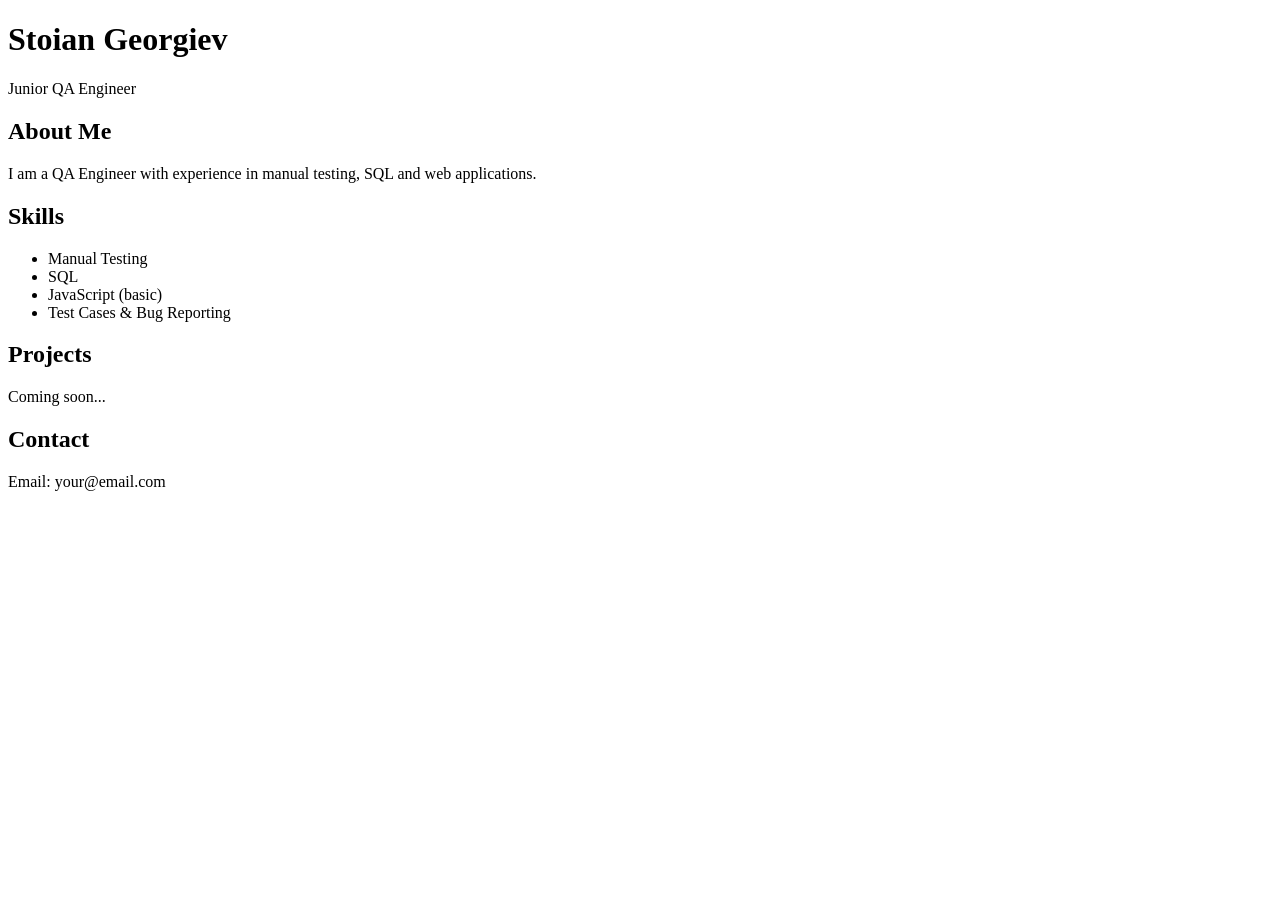
==== index.html @ 6ef2f8c1 "Create index.html" ====
<!DOCTYPE html>
<html lang="en">
<head>
    <meta charset="UTF-8">
    <meta name="viewport" content="width=device-width, initial-scale=1.0">
    <title>Stoian Georgiev - CV</title>
    <link rel="stylesheet" href="style.css">
</head>
<body>

    <header>
        <h1>Stoian Georgiev</h1>
        <p>Junior QA Engineer</p>
    </header>

    <section>
        <h2>About Me</h2>
        <p>I am a QA Engineer with experience in manual testing, SQL and web applications.</p>
    </section>

    <section>
        <h2>Skills</h2>
        <ul>
            <li>Manual Testing</li>
            <li>SQL</li>
            <li>JavaScript (basic)</li>
            <li>Test Cases & Bug Reporting</li>
        </ul>
    </section>

    <section>
        <h2>Projects</h2>
        <p>Coming soon...</p>
    </section>

    <section>
        <h2>Contact</h2>
        <p>Email: your@email.com</p>
    </section>

</body>
</html>
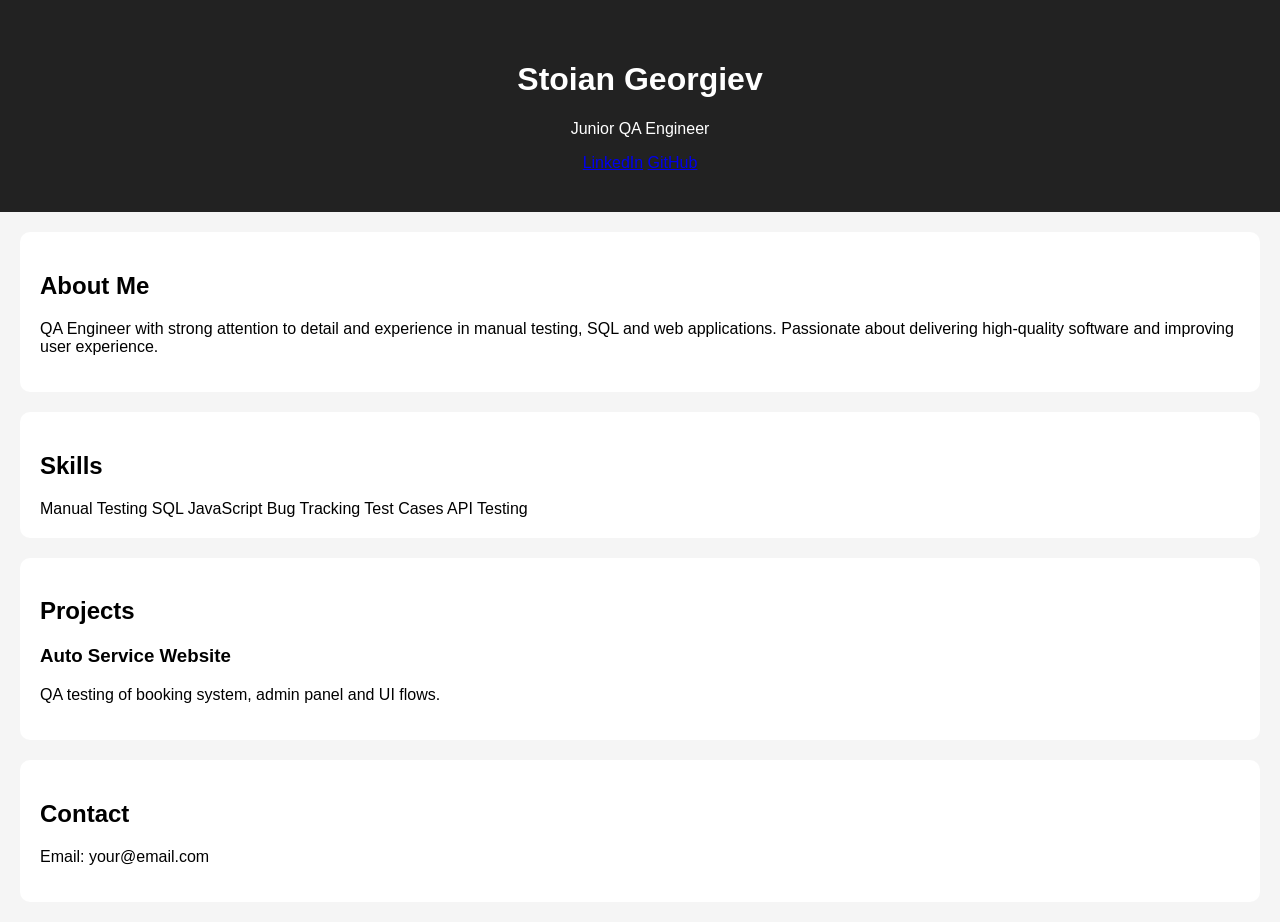
==== commit 990bd42d: "Update index.html" ====
--- a/index.html
+++ b/index.html
@@ -3,7 +3,7 @@
 <head>
     <meta charset="UTF-8">
     <meta name="viewport" content="width=device-width, initial-scale=1.0">
-    <title>Stoian Georgiev - CV</title>
+    <title>Stoian Georgiev | QA Engineer</title>
     <link rel="stylesheet" href="style.css">
 </head>
 <body>
@@ -11,32 +11,47 @@
     <header>
         <h1>Stoian Georgiev</h1>
         <p>Junior QA Engineer</p>
+        <div class="links">
+            <a href="#">LinkedIn</a>
+            <a href="#">GitHub</a>
+        </div>
     </header>
 
-    <section>
-        <h2>About Me</h2>
-        <p>I am a QA Engineer with experience in manual testing, SQL and web applications.</p>
-    </section>
+    <main>
+        <section>
+            <h2>About Me</h2>
+            <p>
+                QA Engineer with strong attention to detail and experience in manual testing,
+                SQL and web applications. Passionate about delivering high-quality software
+                and improving user experience.
+            </p>
+        </section>
 
-    <section>
-        <h2>Skills</h2>
-        <ul>
-            <li>Manual Testing</li>
-            <li>SQL</li>
-            <li>JavaScript (basic)</li>
-            <li>Test Cases & Bug Reporting</li>
-        </ul>
-    </section>
+        <section>
+            <h2>Skills</h2>
+            <div class="skills">
+                <span>Manual Testing</span>
+                <span>SQL</span>
+                <span>JavaScript</span>
+                <span>Bug Tracking</span>
+                <span>Test Cases</span>
+                <span>API Testing</span>
+            </div>
+        </section>
 
-    <section>
-        <h2>Projects</h2>
-        <p>Coming soon...</p>
-    </section>
+        <section>
+            <h2>Projects</h2>
+            <div class="project">
+                <h3>Auto Service Website</h3>
+                <p>QA testing of booking system, admin panel and UI flows.</p>
+            </div>
+        </section>
 
-    <section>
-        <h2>Contact</h2>
-        <p>Email: your@email.com</p>
-    </section>
+        <section>
+            <h2>Contact</h2>
+            <p>Email: your@email.com</p>
+        </section>
+    </main>
 
 </body>
 </html>
--- a/style.css
+++ b/style.css
@@ -0,0 +1,19 @@
+body {
+    font-family: Arial, sans-serif;
+    margin: 0;
+    background: #f5f5f5;
+}
+
+header {
+    background: #222;
+    color: white;
+    text-align: center;
+    padding: 40px;
+}
+
+section {
+    background: white;
+    margin: 20px;
+    padding: 20px;
+    border-radius: 10px;
+}
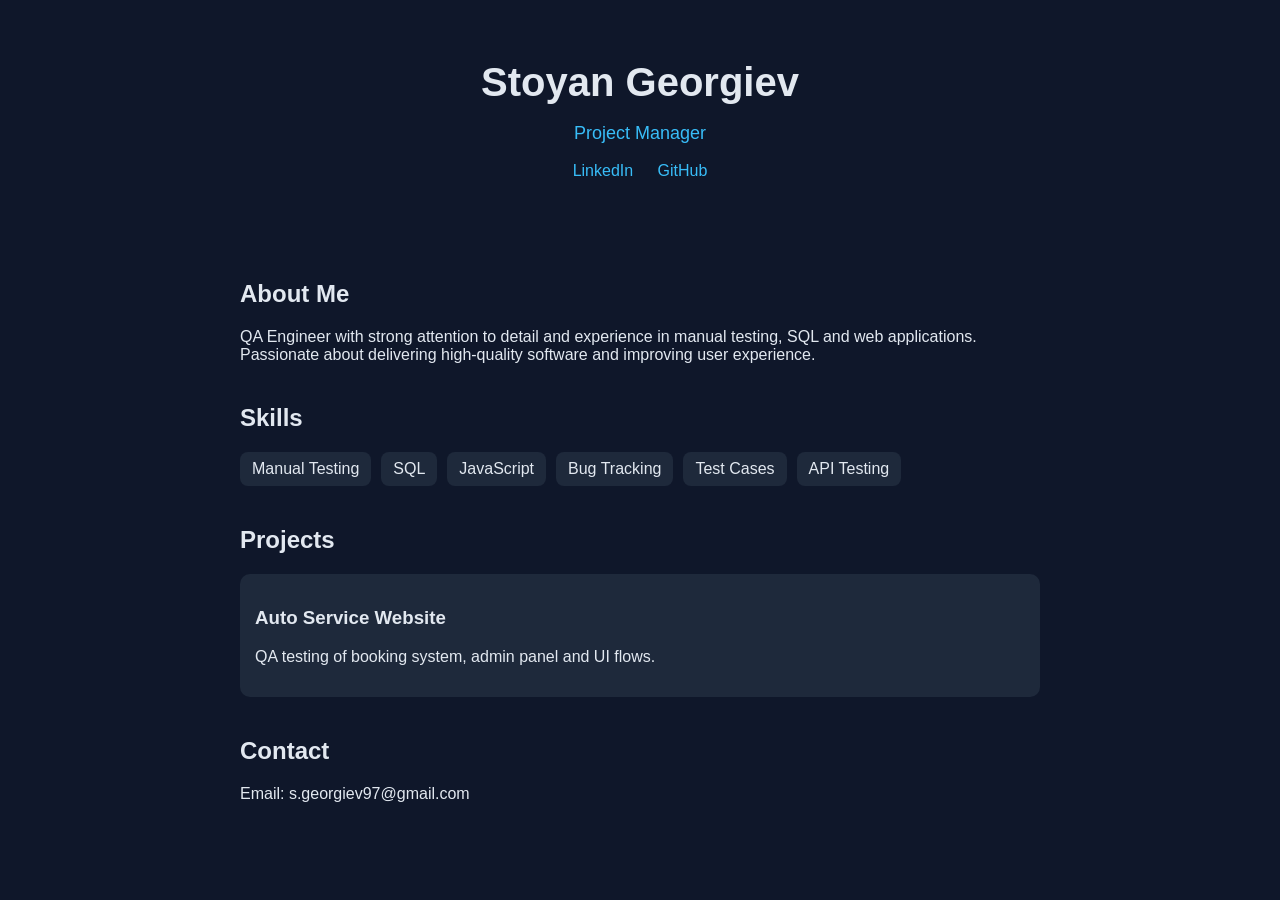
==== commit 97c54ad1: "Update index.html" ====
--- a/index.html
+++ b/index.html
@@ -3,14 +3,14 @@
 <head>
     <meta charset="UTF-8">
     <meta name="viewport" content="width=device-width, initial-scale=1.0">
-    <title>Stoian Georgiev | QA Engineer</title>
+    <title>Stoyan Georgiev | Project Manager</title>
     <link rel="stylesheet" href="style.css">
 </head>
 <body>
 
     <header>
-        <h1>Stoian Georgiev</h1>
-        <p>Junior QA Engineer</p>
+        <h1>Stoyan Georgiev</h1>
+        <p>Project Manager</p>
         <div class="links">
             <a href="#">LinkedIn</a>
             <a href="#">GitHub</a>
@@ -49,7 +49,7 @@
 
         <section>
             <h2>Contact</h2>
-            <p>Email: your@email.com</p>
+            <p>Email: s.georgiev97@gmail.com</p>
         </section>
     </main>
 
--- a/style.css
+++ b/style.css
@@ -1,19 +1,55 @@
 body {
     font-family: Arial, sans-serif;
     margin: 0;
-    background: #f5f5f5;
+    background: #0f172a;
+    color: #e2e8f0;
 }
 
 header {
-    background: #222;
-    color: white;
     text-align: center;
-    padding: 40px;
+    padding: 60px 20px;
+}
+
+header h1 {
+    margin: 0;
+    font-size: 40px;
+}
+
+header p {
+    color: #38bdf8;
+    font-size: 18px;
+}
+
+.links a {
+    margin: 10px;
+    color: #38bdf8;
+    text-decoration: none;
+}
+
+main {
+    max-width: 800px;
+    margin: auto;
+    padding: 20px;
 }
 
 section {
-    background: white;
-    margin: 20px;
-    padding: 20px;
+    margin-bottom: 40px;
+}
+
+.skills {
+    display: flex;
+    flex-wrap: wrap;
+    gap: 10px;
+}
+
+.skills span {
+    background: #1e293b;
+    padding: 8px 12px;
+    border-radius: 8px;
+}
+
+.project {
+    background: #1e293b;
+    padding: 15px;
     border-radius: 10px;
 }
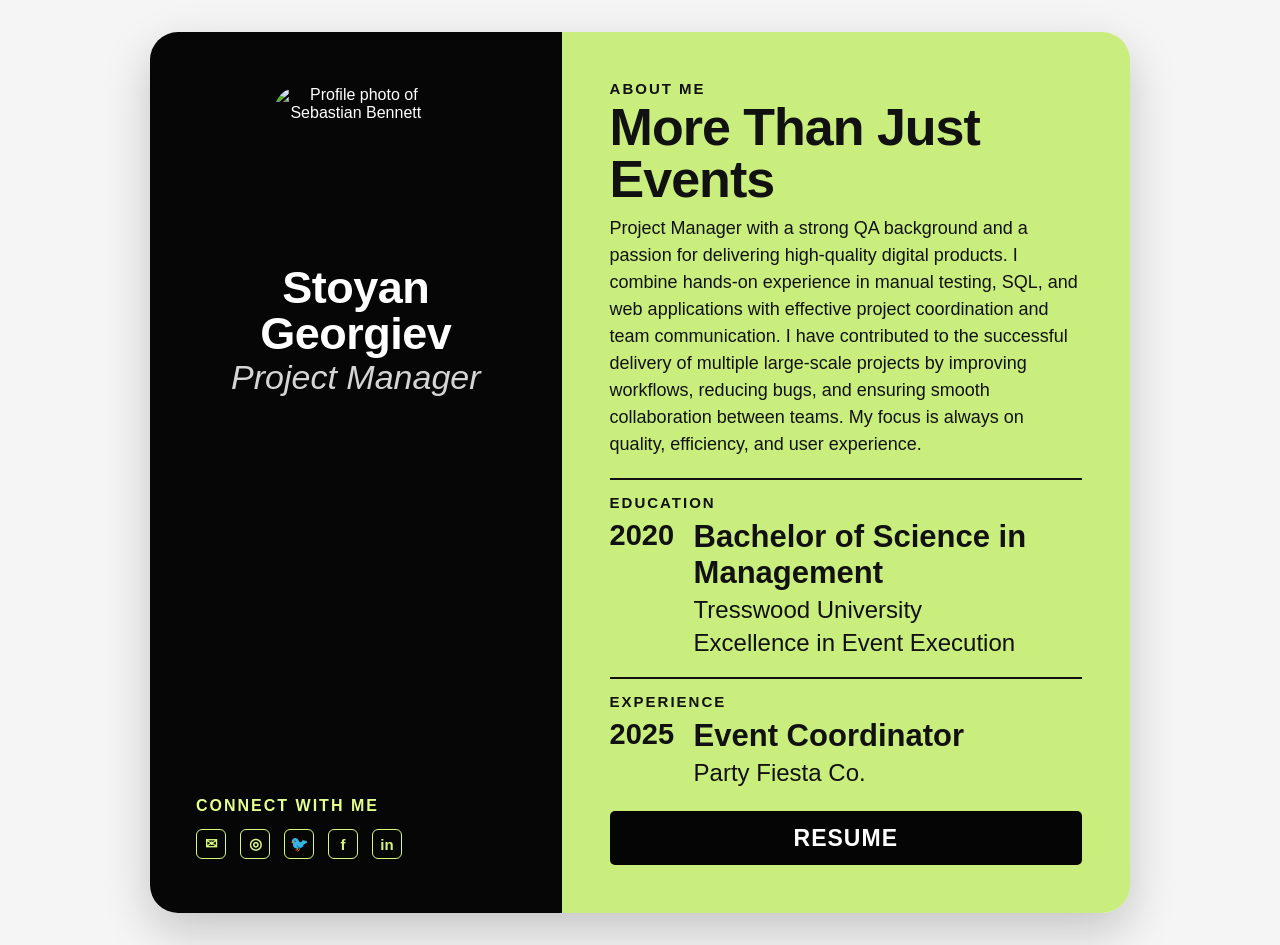
==== commit f10decce: "Update homepage to match resume card layout. Reworks the first page into a two-panel profile design " ====
--- a/index.html
+++ b/index.html
@@ -3,55 +3,73 @@
 <head>
     <meta charset="UTF-8">
     <meta name="viewport" content="width=device-width, initial-scale=1.0">
-    <title>Stoyan Georgiev | Project Manager</title>
+    <title>Stoyan Georgiev</title>
     <link rel="stylesheet" href="style.css">
 </head>
 <body>
+    <main class="page">
+        <div class="resume-card">
+            <section class="left-panel">
+                <img
+                    class="avatar"
+                    src="https://images.unsplash.com/photo-1500648767791-00dcc994a43e?auto=format&fit=crop&w=500&q=80"
+                    alt="Profile photo of Sebastian Bennett"
+                >
+                <h1>Stoyan Georgiev</h1>
+               
+                <p class="job-title">Project Manager</p>
 
-    <header>
-        <h1>Stoyan Georgiev</h1>
-        <p>Project Manager</p>
-        <div class="links">
-            <a href="#">LinkedIn</a>
-            <a href="#">GitHub</a>
+                <div class="connect">
+                    <p>Connect with me</p>
+                    <div class="social-links">
+                        <a href="#" aria-label="Email">✉</a>
+                        <a href="#" aria-label="Instagram">◎</a>
+                        <a href="#" aria-label="Twitter">🐦</a>
+                        <a href="#" aria-label="Facebook">f</a>
+                        <a href="#" aria-label="LinkedIn">in</a>
+                    </div>
+                </div>
+            </section>
+
+            <section class="right-panel">
+                <p class="section-label">About me</p>
+                <h2>More Than Just Events</h2>
+                <p class="description">
+                    Project Manager with a strong QA background and a passion for 
+                    delivering high-quality digital products. I combine hands-on experience in manual testing, 
+                    SQL, and web applications with effective project coordination and team communication.
+
+                    I have contributed to the successful delivery of multiple large-scale projects by 
+                    improving workflows, reducing bugs, and ensuring smooth collaboration between teams. 
+                    My focus is always on quality, efficiency, and user experience.
+                </p>
+
+                <div class="info-block">
+                    <p class="section-label">Education</p>
+                    <div class="row">
+                        <p class="year">2020</p>
+                        <div>
+                            <p class="title">Bachelor of Science in Management</p>
+                            <p class="muted">Tresswood University</p>
+                            <p class="muted">Excellence in Event Execution</p>
+                        </div>
+                    </div>
+                </div>
+
+                <div class="info-block">
+                    <p class="section-label">Experience</p>
+                    <div class="row">
+                        <p class="year">2025</p>
+                        <div>
+                            <p class="title">Event Coordinator</p>
+                            <p class="muted">Party Fiesta Co.</p>
+                        </div>
+                    </div>
+                </div>
+
+                <button class="resume-button">Resume</button>
+            </section>
         </div>
-    </header>
-
-    <main>
-        <section>
-            <h2>About Me</h2>
-            <p>
-                QA Engineer with strong attention to detail and experience in manual testing,
-                SQL and web applications. Passionate about delivering high-quality software
-                and improving user experience.
-            </p>
-        </section>
-
-        <section>
-            <h2>Skills</h2>
-            <div class="skills">
-                <span>Manual Testing</span>
-                <span>SQL</span>
-                <span>JavaScript</span>
-                <span>Bug Tracking</span>
-                <span>Test Cases</span>
-                <span>API Testing</span>
-            </div>
-        </section>
-
-        <section>
-            <h2>Projects</h2>
-            <div class="project">
-                <h3>Auto Service Website</h3>
-                <p>QA testing of booking system, admin panel and UI flows.</p>
-            </div>
-        </section>
-
-        <section>
-            <h2>Contact</h2>
-            <p>Email: s.georgiev97@gmail.com</p>
-        </section>
     </main>
-
 </body>
 </html>
--- a/style.css
+++ b/style.css
@@ -1,55 +1,213 @@
+* {
+    box-sizing: border-box;
+}
+
 body {
-    font-family: Arial, sans-serif;
-    margin: 0;
-    background: #0f172a;
-    color: #e2e8f0;
-}
-
-header {
+    margin: 0;
+    font-family: "Arial", sans-serif;
+    background: #f5f5f5;
+    color: #111;
+}
+
+.page {
+    min-height: 100vh;
+    display: grid;
+    place-items: center;
+    padding: 32px 16px;
+}
+
+.resume-card {
+    width: min(980px, 100%);
+    display: grid;
+    grid-template-columns: 42% 58%;
+    border-radius: 28px;
+    overflow: hidden;
+    box-shadow: 0 18px 48px rgba(0, 0, 0, 0.2);
+}
+
+.left-panel {
+    background: #060606;
+    color: #fff;
+    padding: 54px 46px;
     text-align: center;
-    padding: 60px 20px;
-}
-
-header h1 {
-    margin: 0;
-    font-size: 40px;
-}
-
-header p {
-    color: #38bdf8;
+    display: flex;
+    flex-direction: column;
+    align-items: center;
+}
+
+.avatar {
+    width: 165px;
+    height: 165px;
+    object-fit: cover;
+    border-radius: 28px;
+    margin-bottom: 14px;
+}
+
+.left-panel h1 {
+    margin: 0;
+    font-size: 45px;
+    line-height: 1.03;
+    max-width: 260px;
+    letter-spacing: -0.5px;
+}
+
+.pronouns {
+    margin: 2px 0 4px;
+    font-size: 20px;
+    font-style: italic;
+    font-weight: 700;
+}
+
+.job-title {
+    margin: 0;
+    color: #d5d5d5;
+    font-size: 34px;
+    font-style: italic;
+}
+
+.connect {
+    margin-top: auto;
+    width: 100%;
+    text-align: left;
+}
+
+.connect p {
+    margin: 0 0 14px;
+    text-transform: uppercase;
+    letter-spacing: 2px;
+    color: #e3ff8c;
+    font-weight: 700;
+    font-size: 16px;
+}
+
+.social-links {
+    display: flex;
+    gap: 14px;
+}
+
+.social-links a {
+    width: 30px;
+    height: 30px;
+    border: 1px solid #d7f77f;
+    color: #d7f77f;
+    border-radius: 6px;
+    text-decoration: none;
+    font-weight: 700;
+    display: inline-flex;
+    align-items: center;
+    justify-content: center;
+    font-size: 15px;
+    transition: transform 0.2s ease, background 0.2s ease;
+}
+
+.social-links a:hover {
+    background: rgba(215, 247, 127, 0.15);
+    transform: translateY(-2px);
+}
+
+.right-panel {
+    background: #c9ee7d;
+    padding: 48px;
+}
+
+.section-label {
+    margin: 0;
+    font-size: 15px;
+    text-transform: uppercase;
+    letter-spacing: 2px;
+    font-weight: 700;
+}
+
+.right-panel h2 {
+    margin: 4px 0 10px;
+    font-size: 52px;
+    line-height: 1;
+    letter-spacing: -1px;
+}
+
+.description {
+    margin: 0 0 20px;
+    max-width: 550px;
     font-size: 18px;
-}
-
-.links a {
-    margin: 10px;
-    color: #38bdf8;
-    text-decoration: none;
-}
-
-main {
-    max-width: 800px;
-    margin: auto;
-    padding: 20px;
-}
-
-section {
-    margin-bottom: 40px;
-}
-
-.skills {
-    display: flex;
-    flex-wrap: wrap;
-    gap: 10px;
-}
-
-.skills span {
-    background: #1e293b;
-    padding: 8px 12px;
-    border-radius: 8px;
-}
-
-.project {
-    background: #1e293b;
-    padding: 15px;
-    border-radius: 10px;
-}
+    line-height: 1.5;
+}
+
+.info-block {
+    border-top: 2px solid #111;
+    margin-top: 20px;
+    padding-top: 14px;
+}
+
+.row {
+    display: grid;
+    grid-template-columns: 70px 1fr;
+    gap: 14px;
+    margin-top: 8px;
+}
+
+.year {
+    margin: 0;
+    font-size: 29px;
+    font-weight: 700;
+}
+
+.title {
+    margin: 0;
+    font-size: 31px;
+    font-weight: 700;
+}
+
+.muted {
+    margin: 5px 0 0;
+    font-size: 24px;
+}
+
+.resume-button {
+    margin-top: 24px;
+    width: 100%;
+    height: 54px;
+    border: none;
+    border-radius: 5px;
+    background: #050505;
+    color: #fff;
+    text-transform: uppercase;
+    font-size: 23px;
+    font-weight: 700;
+    letter-spacing: 1px;
+    cursor: pointer;
+}
+
+.resume-button:hover {
+    opacity: 0.92;
+}
+
+@media (max-width: 900px) {
+    .resume-card {
+        grid-template-columns: 1fr;
+    }
+
+    .left-panel,
+    .right-panel {
+        padding: 36px 26px;
+    }
+
+    .left-panel h1 {
+        font-size: 36px;
+    }
+
+    .job-title {
+        font-size: 28px;
+    }
+
+    .right-panel h2 {
+        font-size: 40px;
+    }
+
+    .title {
+        font-size: 25px;
+    }
+
+    .muted {
+        font-size: 20px;
+    }
+}
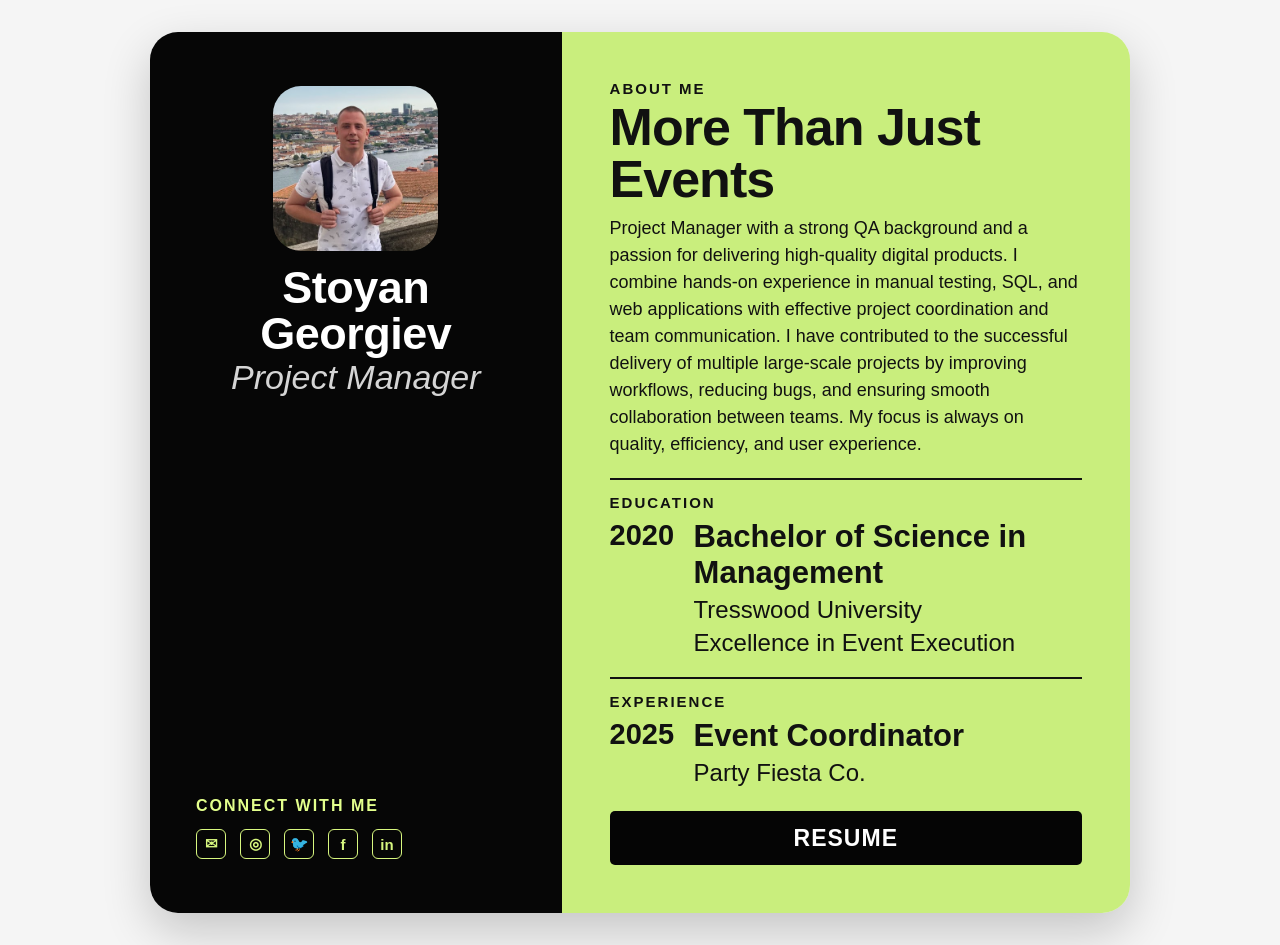
==== commit b69c8e18: "Use local profile photo on homepage. Replaces the external avatar URL with a project asset so the im" ====
--- a/index.html
+++ b/index.html
@@ -12,8 +12,8 @@
             <section class="left-panel">
                 <img
                     class="avatar"
-                    src="https://images.unsplash.com/photo-1500648767791-00dcc994a43e?auto=format&fit=crop&w=500&q=80"
-                    alt="Profile photo of Sebastian Bennett"
+                    src="assets/profile.png"
+                    alt="Profile photo of Stoyan Georgiev"
                 >
                 <h1>Stoyan Georgiev</h1>
                
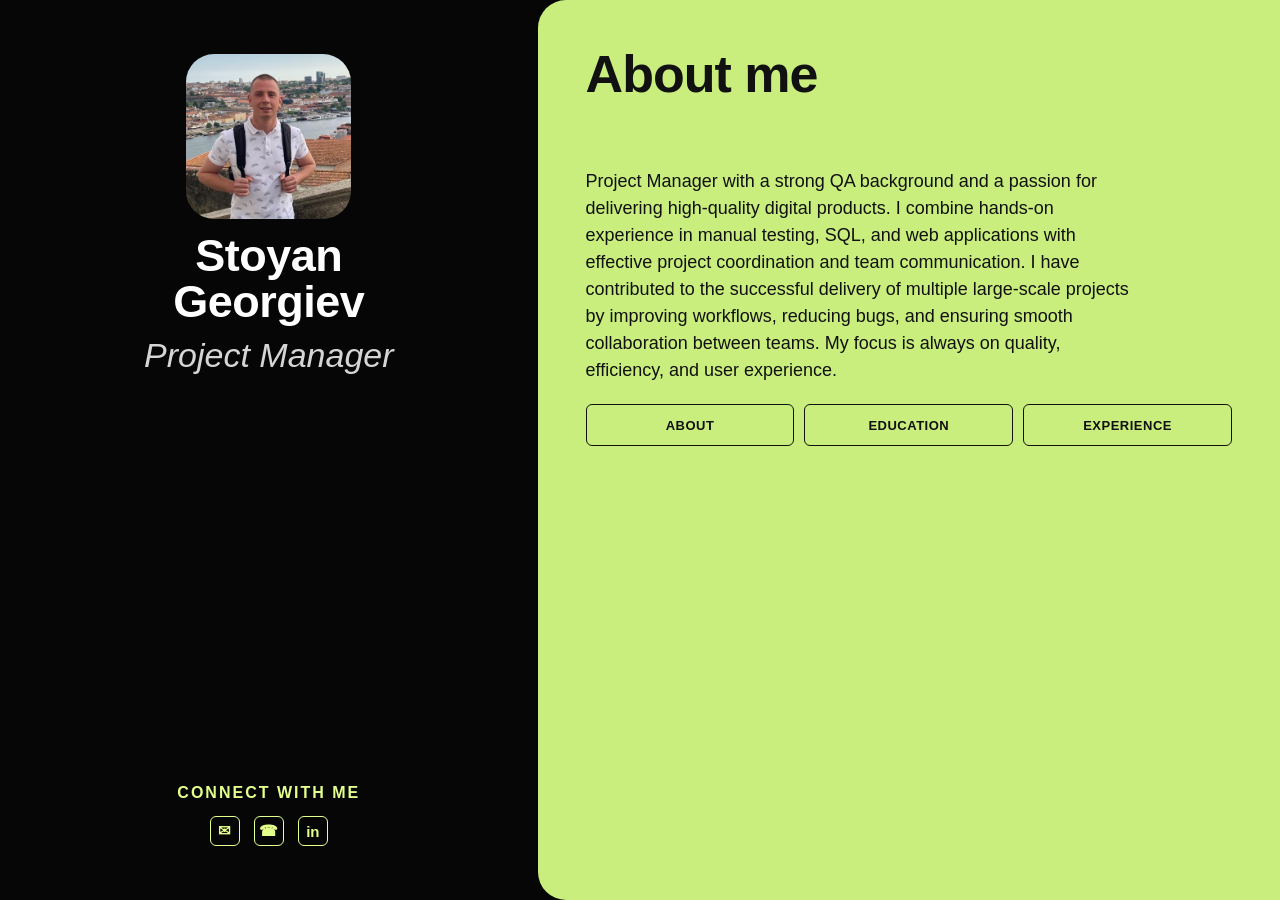
==== commit 85a32d00: "Refine About heading, experience content, and layout. Match About me to other page titles, add Proje" ====
--- a/index.html
+++ b/index.html
@@ -7,6 +7,7 @@
     <link rel="stylesheet" href="style.css">
 </head>
 <body>
+    <div class="page-transition-overlay" aria-hidden="true"></div>
     <main class="page">
         <div class="resume-card">
             <section class="left-panel">
@@ -16,24 +17,19 @@
                     alt="Profile photo of Stoyan Georgiev"
                 >
                 <h1>Stoyan Georgiev</h1>
-               
                 <p class="job-title">Project Manager</p>
-
                 <div class="connect">
                     <p>Connect with me</p>
                     <div class="social-links">
-                        <a href="#" aria-label="Email">✉</a>
-                        <a href="#" aria-label="Instagram">◎</a>
-                        <a href="#" aria-label="Twitter">🐦</a>
-                        <a href="#" aria-label="Facebook">f</a>
-                        <a href="#" aria-label="LinkedIn">in</a>
+                        <a href="mailto:s.georgiev97@gmail.com" aria-label="Email">✉</a>
+                        <a href="tel:+359899133321" aria-label="Phone">☎</a>
+                        <a href="https://www.linkedin.com/in/stoyan-georgiew/" target="_blank" rel="noopener noreferrer" aria-label="LinkedIn">in</a>
                     </div>
                 </div>
             </section>
 
             <section class="right-panel">
-                <p class="section-label">About me</p>
-                <h2>More Than Just Events</h2>
+                <h2 class="about-heading">About me</h2>
                 <p class="description">
                     Project Manager with a strong QA background and a passion for 
                     delivering high-quality digital products. I combine hands-on experience in manual testing, 
@@ -44,32 +40,15 @@
                     My focus is always on quality, efficiency, and user experience.
                 </p>
 
-                <div class="info-block">
-                    <p class="section-label">Education</p>
-                    <div class="row">
-                        <p class="year">2020</p>
-                        <div>
-                            <p class="title">Bachelor of Science in Management</p>
-                            <p class="muted">Tresswood University</p>
-                            <p class="muted">Excellence in Event Execution</p>
-                        </div>
-                    </div>
+                <div class="page-links">
+                    <a href="index.html">About</a>
+                    <a href="education.html">Education</a>
+                    <a href="experience.html">Experience</a>
                 </div>
 
-                <div class="info-block">
-                    <p class="section-label">Experience</p>
-                    <div class="row">
-                        <p class="year">2025</p>
-                        <div>
-                            <p class="title">Event Coordinator</p>
-                            <p class="muted">Party Fiesta Co.</p>
-                        </div>
-                    </div>
-                </div>
-
-                <button class="resume-button">Resume</button>
             </section>
         </div>
     </main>
+    <script src="transitions.js" defer></script>
 </body>
 </html>
--- a/style.css
+++ b/style.css
@@ -7,22 +7,43 @@
     font-family: "Arial", sans-serif;
     background: #f5f5f5;
     color: #111;
+    opacity: 0;
+    transition: opacity 320ms ease;
+}
+
+body.page-ready {
+    opacity: 1;
+}
+
+.page-transition-overlay {
+    position: fixed;
+    inset: 0;
+    pointer-events: none;
+    background: radial-gradient(circle at center, rgba(6, 6, 6, 0.35) 0%, rgba(6, 6, 6, 0.96) 78%);
+    opacity: 0;
+    transform: scale(1.03);
+    transition: opacity 360ms ease, transform 360ms ease;
+    z-index: 999;
+}
+
+body.is-transitioning .page-transition-overlay {
+    opacity: 1;
+    transform: scale(1);
 }
 
 .page {
     min-height: 100vh;
-    display: grid;
-    place-items: center;
-    padding: 32px 16px;
+    padding: 0;
 }
 
 .resume-card {
-    width: min(980px, 100%);
+    width: 100%;
+    min-height: 100vh;
     display: grid;
     grid-template-columns: 42% 58%;
-    border-radius: 28px;
+    background: #060606;
+    border-radius: 0;
     overflow: hidden;
-    box-shadow: 0 18px 48px rgba(0, 0, 0, 0.2);
 }
 
 .left-panel {
@@ -59,16 +80,20 @@
 }
 
 .job-title {
-    margin: 0;
+    margin: 10px 0 0;
     color: #d5d5d5;
     font-size: 34px;
     font-style: italic;
+    width: 100%;
+    text-align: center;
 }
 
 .connect {
     margin-top: auto;
+    padding-top: 20px;
     width: 100%;
-    text-align: left;
+    max-width: 230px;
+    text-align: center;
 }
 
 .connect p {
@@ -82,14 +107,15 @@
 
 .social-links {
     display: flex;
+    justify-content: center;
     gap: 14px;
 }
 
 .social-links a {
     width: 30px;
     height: 30px;
-    border: 1px solid #d7f77f;
-    color: #d7f77f;
+    border: 1px solid #e3ff8c;
+    color: #e3ff8c;
     border-radius: 6px;
     text-decoration: none;
     font-weight: 700;
@@ -101,13 +127,16 @@
 }
 
 .social-links a:hover {
-    background: rgba(215, 247, 127, 0.15);
+    background: rgba(227, 255, 140, 0.2);
+    color: #fff;
     transform: translateY(-2px);
 }
 
 .right-panel {
     background: #c9ee7d;
     padding: 48px;
+    border-top-left-radius: 28px;
+    border-bottom-left-radius: 28px;
 }
 
 .section-label {
@@ -125,6 +154,54 @@
     letter-spacing: -1px;
 }
 
+.right-panel h2.about-heading,
+.right-panel h2.education-heading,
+.right-panel h2.experience-heading {
+    margin: 0 0 68px;
+}
+
+.experience-entry {
+    margin: 0 0 20px;
+    max-width: 550px;
+    font-size: 18px;
+    line-height: 1.5;
+}
+
+.experience-entry:not(:last-child) {
+    margin-bottom: 0;
+}
+
+.experience-entry + .experience-entry {
+    margin-top: 32px;
+    padding-top: 32px;
+    border-top: 2px solid #111;
+}
+
+.experience-meta {
+    margin: 0 0 4px;
+    color: #5a5a5a;
+    font-size: 16px;
+}
+
+.experience-role {
+    margin: 10px 0 14px;
+    font-weight: 700;
+    font-size: 20px;
+    color: #111;
+}
+
+.experience-bullets,
+.education-bullets {
+    margin: 0 0 0 20px;
+    padding: 0;
+    color: #5a5a5a;
+}
+
+.experience-bullets li,
+.education-bullets li {
+    margin: 0 0 10px;
+}
+
 .description {
     margin: 0 0 20px;
     max-width: 550px;
@@ -132,53 +209,65 @@
     line-height: 1.5;
 }
 
-.info-block {
-    border-top: 2px solid #111;
-    margin-top: 20px;
-    padding-top: 14px;
-}
-
-.row {
+.education-list {
+    margin: 0 0 20px;
+    max-width: 550px;
+    font-size: 18px;
+    line-height: 1.5;
+}
+
+.education-entry {
+    margin: 0 0 22px;
+}
+
+.education-entry:last-child {
+    margin-bottom: 0;
+}
+
+.education-entry__title {
+    margin: 0 0 6px;
+    font-weight: 700;
+    font-size: 20px;
+}
+
+.education-entry__line {
+    margin: 0 0 4px;
+}
+
+.page-links {
     display: grid;
-    grid-template-columns: 70px 1fr;
-    gap: 14px;
-    margin-top: 8px;
-}
-
-.year {
-    margin: 0;
-    font-size: 29px;
-    font-weight: 700;
-}
-
-.title {
-    margin: 0;
-    font-size: 31px;
-    font-weight: 700;
-}
-
-.muted {
-    margin: 5px 0 0;
-    font-size: 24px;
-}
-
-.resume-button {
-    margin-top: 24px;
-    width: 100%;
-    height: 54px;
-    border: none;
-    border-radius: 5px;
-    background: #050505;
+    grid-template-columns: repeat(3, minmax(0, 1fr));
+    gap: 10px;
+    margin-top: 16px;
+}
+
+.page-links a {
+    min-height: 42px;
+    border: 1px solid #111;
+    border-radius: 6px;
+    display: inline-flex;
+    align-items: center;
+    justify-content: center;
+    text-decoration: none;
+    color: #111;
+    font-weight: 700;
+    text-transform: uppercase;
+    font-size: 13px;
+    letter-spacing: 0.5px;
+    transition: transform 0.2s ease, background 0.2s ease;
+}
+
+.page-links a:hover {
+    background: #111;
     color: #fff;
-    text-transform: uppercase;
-    font-size: 23px;
-    font-weight: 700;
-    letter-spacing: 1px;
-    cursor: pointer;
-}
-
-.resume-button:hover {
-    opacity: 0.92;
+    transform: translateY(-2px);
+}
+
+@media (prefers-reduced-motion: reduce) {
+    body,
+    .page-transition-overlay {
+        transition: none;
+    }
 }
 
 @media (max-width: 900px) {
@@ -203,11 +292,8 @@
         font-size: 40px;
     }
 
-    .title {
-        font-size: 25px;
-    }
-
-    .muted {
-        font-size: 20px;
-    }
-}
+    .right-panel {
+        border-top-left-radius: 0;
+        border-bottom-left-radius: 0;
+    }
+}
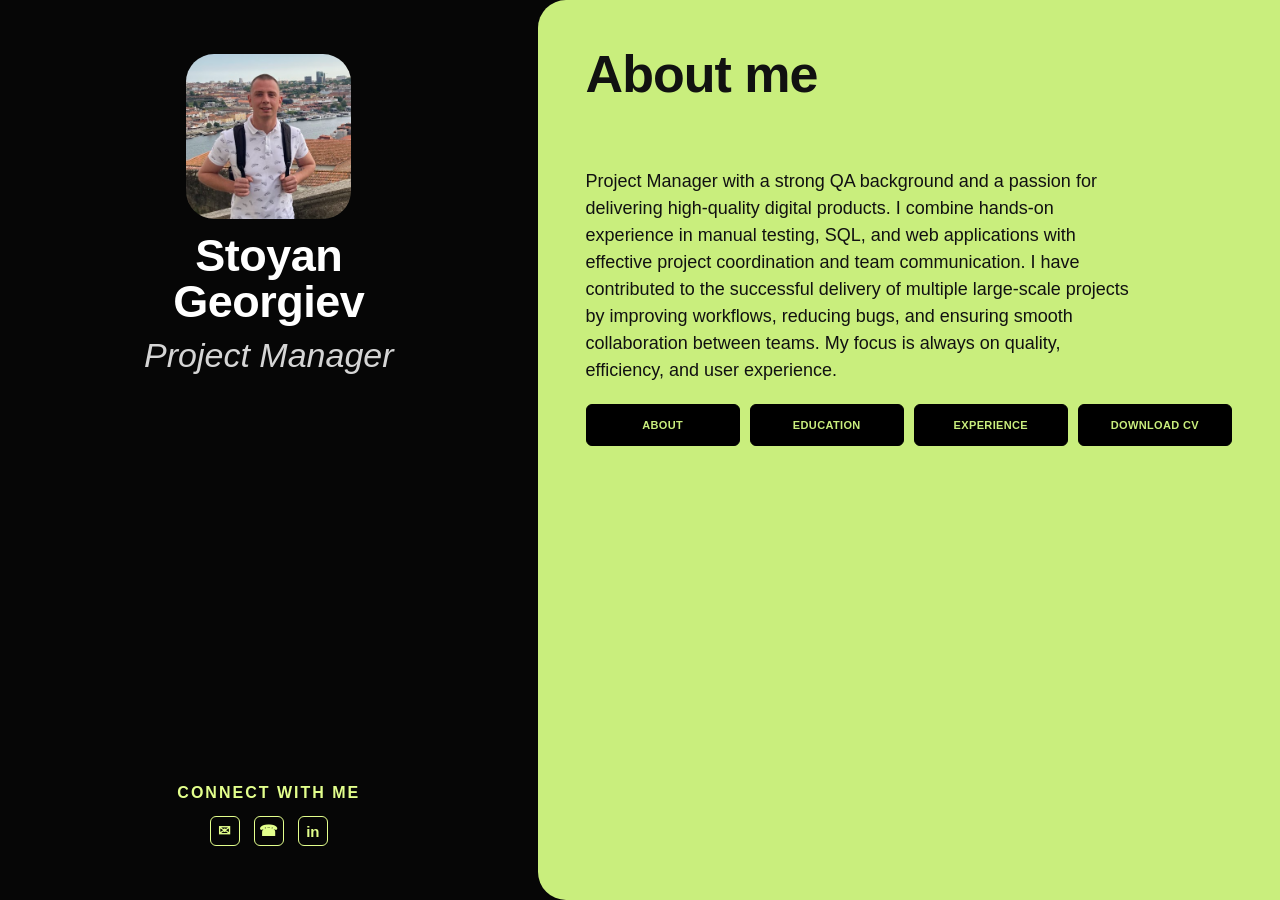
==== commit 263b346d: "Polish navigation, education layout, and CV download. Points Download CV to assets/cv.pdf with trans" ====
--- a/index.html
+++ b/index.html
@@ -44,6 +44,7 @@
                     <a href="index.html">About</a>
                     <a href="education.html">Education</a>
                     <a href="experience.html">Experience</a>
+                    <a href="assets/cv.pdf" download="Stoyan-Georgiev-CV.pdf">Download CV</a>
                 </div>
 
             </section>
--- a/style.css
+++ b/style.css
@@ -217,7 +217,17 @@
 }
 
 .education-entry {
-    margin: 0 0 22px;
+    margin: 0 0 20px;
+}
+
+.education-entry:not(:last-child) {
+    margin-bottom: 0;
+}
+
+.education-entry + .education-entry {
+    margin-top: 32px;
+    padding-top: 32px;
+    border-top: 2px solid #111;
 }
 
 .education-entry:last-child {
@@ -236,30 +246,33 @@
 
 .page-links {
     display: grid;
-    grid-template-columns: repeat(3, minmax(0, 1fr));
+    grid-template-columns: repeat(4, minmax(0, 1fr));
     gap: 10px;
     margin-top: 16px;
 }
 
 .page-links a {
     min-height: 42px;
-    border: 1px solid #111;
+    border: 1px solid #000;
     border-radius: 6px;
     display: inline-flex;
     align-items: center;
     justify-content: center;
     text-decoration: none;
-    color: #111;
+    background: #000;
+    color: #c9ee7d;
     font-weight: 700;
     text-transform: uppercase;
-    font-size: 13px;
-    letter-spacing: 0.5px;
-    transition: transform 0.2s ease, background 0.2s ease;
+    font-size: 11px;
+    letter-spacing: 0.35px;
+    transition: transform 0.2s ease, background 0.2s ease, color 0.2s ease;
+    padding: 6px 8px;
+    text-align: center;
 }
 
 .page-links a:hover {
-    background: #111;
-    color: #fff;
+    background: #141414;
+    color: #e3ff8c;
     transform: translateY(-2px);
 }
 
@@ -270,6 +283,12 @@
     }
 }
 
+@media (max-width: 720px) {
+    .page-links {
+        grid-template-columns: repeat(2, minmax(0, 1fr));
+    }
+}
+
 @media (max-width: 900px) {
     .resume-card {
         grid-template-columns: 1fr;
